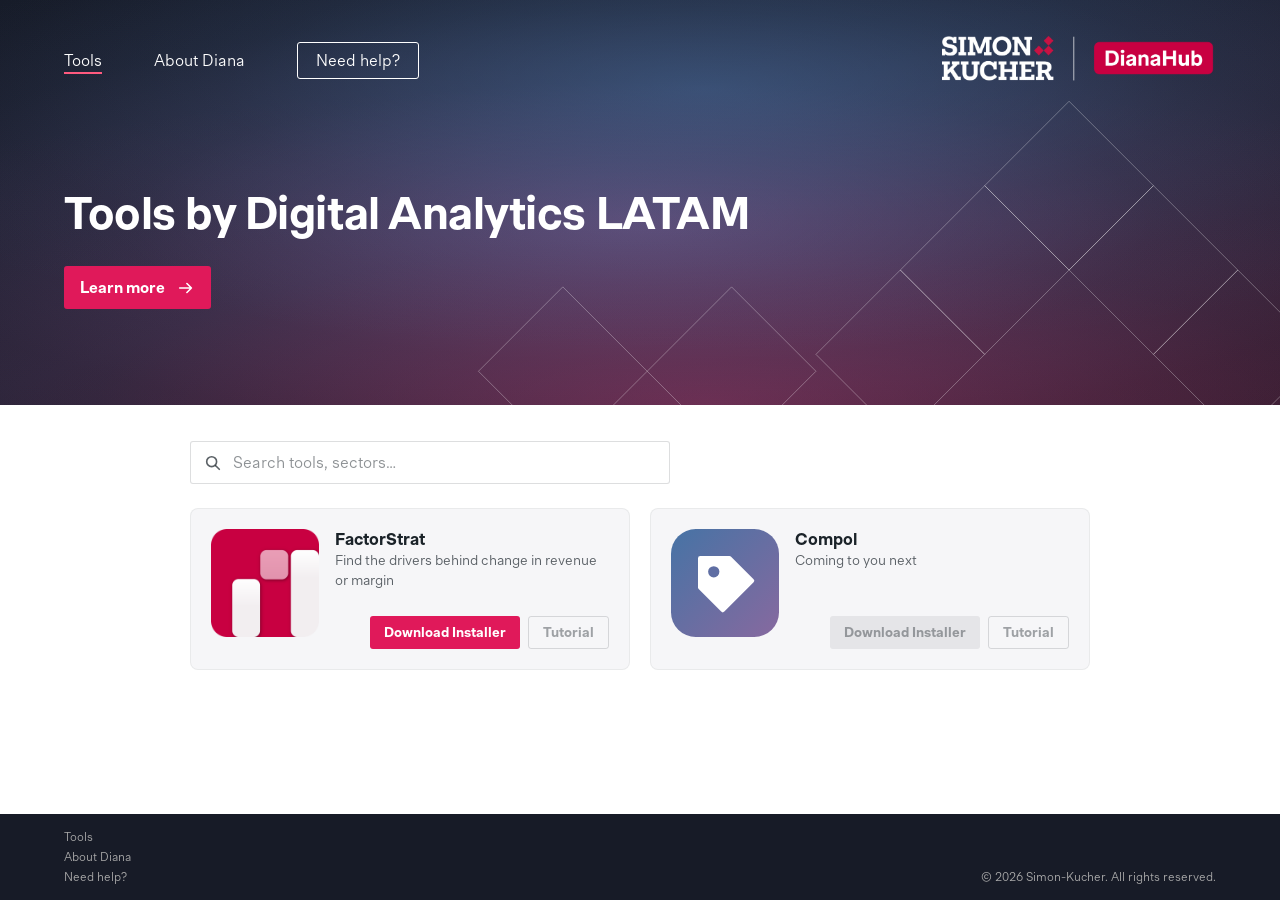
==== public/dianahub/index.html @ 6522645b "moved everything to /dianahub" ====
<!DOCTYPE html>
<html lang="en">

<head>
  <meta charset="utf-8">
  <meta name="viewport" content="width=device-width, initial-scale=1">
  <meta name="generator" content="GitLab Pages">
  <title>Dianahub</title>
  <link rel="icon" href="assets/www.simon-kucher.ico">
  <link rel="stylesheet" href="style.css">
</head>

<body>
  <div class="hero">
    <svg class="hero-diamonds" viewBox="0 0 1300 600" preserveAspectRatio="xMaxYMax meet" aria-hidden="true">
      <path
        d="M237.5 425L362.5 550L237.5 675L112.5 550Z M487.5 425L612.5 550L487.5 675L362.5 550Z M737.5 400L862.5 525L737.5 650L612.5 525Z M862.5 275L987.5 400L862.5 525L737.5 400Z M1112.5 275L1237.5 400L1112.5 525L987.5 400Z M987.5 150L1112.5 275L987.5 400L862.5 275Z M1237.5 400L1362.5 525L1237.5 650L1112.5 525Z" />
    </svg>

    <header class="navbar">
      <div class="container navbar-inner">
        <a class="navbar-brand" href="index.html">
          <img src="assets/dianahub_logo.png" alt="DianaHub">
        </a>

        <nav class="navbar-links">
          <a href="index.html" aria-current="page">Tools</a>
          <a href="about.html">About Diana</a>
          <a class="navbar-cta" href="help.html">Need help?</a>
        </nav>
      </div>
    </header>

    <main class="container hero-content">
      <h1>Tools by Digital Analytics LATAM</h1>

      <a class="btn-primary" href="about.html">
        Learn more
        <svg viewBox="0 0 20 20" aria-hidden="true">
          <path d="M3 10h13M11 5l5 5-5 5" />
        </svg>
      </a>
    </main>
  </div>

  <section class="tools">
    <div class="container">
      <div class="tools-inner">
        <div class="tools-search">
          <label class="visually-hidden" for="tool-search">Search tools</label>
          <div class="tools-search-field">
            <svg viewBox="0 0 20 20" aria-hidden="true">
              <circle cx="8.5" cy="8.5" r="5.5" />
              <path d="M13 13l4 4" />
            </svg>
            <input id="tool-search" type="search" placeholder="Search tools, sectors…" autocomplete="off">
          </div>
        </div>

        <div class="tools-grid">
          <article class="tool-card">
            <img class="tool-icon" src="assets/icons/factorstrat.png" alt="">
            <h2>FactorStrat</h2>
            <p class="tool-desc">Find the drivers behind change in revenue or margin</p>
            <div class="tool-card-actions">
              <a class="btn-primary" href="downloads/local_factorstrat-unknown.zip" download>Download Installer</a>
              <a class="btn-secondary is-disabled" aria-disabled="true">Tutorial</a>
            </div>
          </article>

          <article class="tool-card">
            <img class="tool-icon" src="assets/icons/compol.svg" alt="">
            <h2>Compol</h2>
            <p class="tool-desc">Coming to you next</p>
            <div class="tool-card-actions">
              <a class="btn-primary is-disabled" aria-disabled="true">Download Installer</a>
              <a class="btn-secondary is-disabled" aria-disabled="true">Tutorial</a>
            </div>
          </article>
        </div>

        <p class="tools-empty" hidden>No tools match your search.</p>
      </div>
    </div>
  </section>

  <footer>
    <div class="container footer-inner">
      <nav class="footer-links">
        <a href="index.html">Tools</a>
        <a href="about.html">About Diana</a>
        <a href="help.html">Need help?</a>
      </nav>
      <p class="footer-copyright">&copy; 2026 Simon-Kucher. All rights reserved.</p>
    </div>
  </footer>

  <script>
    (function () {
      var input = document.getElementById("tool-search");
      var cards = document.querySelectorAll(".tool-card");
      var empty = document.querySelector(".tools-empty");

      input.addEventListener("input", function () {
        var query = input.value.trim().toLowerCase();
        var visible = 0;

        cards.forEach(function (card) {
          var match = card.textContent.toLowerCase().indexOf(query) !== -1;
          card.hidden = !match;
          if (match) visible++;
        });

        empty.hidden = visible > 0;
      });
    })();
  </script>
</body>

</html>
---- public/dianahub/style.css ----
@font-face {
  font-family: "Neue Simon Kucher";
  src: url("static/fonts/NeueSimonKucher-Regular.woff") format("woff");
  font-weight: 400;
  font-style: normal;
  font-display: swap;
}

@font-face {
  font-family: "Neue Simon Kucher";
  src: url("static/fonts/NeueSimonKucher-Bold.woff") format("woff");
  font-weight: 700;
  font-style: normal;
  font-display: swap;
}

:root {
  --brand-red: #c41442;
  --brand-pink: #e0195a;
  --diamond-pink: #ff5a7f;
  --charcoal: #1b2329;
  --night: #171b27;
  --ink: #ffffff;
  --charcoal-muted: rgba(27, 35, 41, 0.72);
  --line: rgba(27, 35, 41, 0.15);
  --line-strong: rgba(27, 35, 41, 0.35);
}

body {
  background-color: var(--night);
  color: var(--ink);
  font-family: "Neue Simon Kucher", system-ui, -apple-system, "Segoe UI", Roboto, Helvetica, Arial, sans-serif;
  margin: 0;
  min-height: 100vh;
  display: flex;
  flex-direction: column;
}

.container {
  box-sizing: border-box;
  margin: 0 auto;
  max-width: 1800px;
  padding: 0 64px;
  width: 100%;
}

/* Hero: full-height dark gradient with navbar laid over it */

.hero {
  background:
    radial-gradient(ellipse 75% 65% at 55% 22%, rgba(70, 115, 165, 0.5) 0%, rgba(70, 115, 165, 0.32) 25%, rgba(70, 115, 165, 0.14) 50%, rgba(70, 115, 165, 0.04) 75%, rgba(70, 115, 165, 0) 100%),
    radial-gradient(ellipse 80% 70% at 50% 55%, rgba(135, 105, 165, 0.55) 0%, rgba(135, 105, 165, 0.35) 25%, rgba(135, 105, 165, 0.15) 50%, rgba(135, 105, 165, 0.04) 75%, rgba(135, 105, 165, 0) 100%),
    radial-gradient(ellipse 95% 80% at 55% 100%, rgba(150, 50, 95, 0.6) 0%, rgba(150, 50, 95, 0.38) 25%, rgba(150, 50, 95, 0.16) 50%, rgba(150, 50, 95, 0.05) 75%, rgba(150, 50, 95, 0) 100%),
    linear-gradient(160deg, #151925 0%, #1e2335 45%, #2a1a2a 100%);
  display: flex;
  flex: 0 0 auto;
  flex-direction: column;
  min-height: 45vh;
  overflow: hidden;
  position: relative;
}

.hero-diamonds {
  bottom: 0;
  height: 100%;
  pointer-events: none;
  position: absolute;
  right: 0;
  width: 75%;
}

.hero-diamonds path {
  fill: none;
  stroke: rgba(255, 255, 255, 0.3);
  stroke-width: 1;
  vector-effect: non-scaling-stroke;
}

/* Navbar */

.navbar {
  position: relative;
  z-index: 1;
}

.navbar-inner {
  align-items: center;
  display: flex;
  flex-wrap: wrap;
  gap: 16px 40px;
  padding-top: clamp(16px, 4vh, 40px);
  padding-bottom: 16px;
}

.navbar-brand {
  margin-left: auto;
  order: 2;
}

.navbar-brand img {
  display: block;
  height: 48px;
  width: auto;
}

.navbar-links {
  align-items: center;
  display: flex;
  flex-wrap: wrap;
  gap: 8px 52px;
  order: 1;
}

.navbar-links a {
  color: #ffffff;
  font-size: 16px;
  font-weight: 400;
  padding: 4px 0;
  text-decoration: none;
}

.navbar-links a:hover {
  color: var(--diamond-pink);
}

.navbar-links .navbar-cta {
  border: 1px solid #ffffff;
  border-radius: 3px;
  padding: 8px 18px;
}

.navbar-links .navbar-cta:hover {
  background-color: #ffffff;
  color: var(--night);
}

.navbar-links a[aria-current="page"]:not(.navbar-cta) {
  box-shadow: inset 0 -2px 0 var(--diamond-pink);
}

/* Hero content */

.hero-content {
  align-items: flex-start;
  display: flex;
  flex: 1;
  flex-direction: column;
  justify-content: center;
  padding-top: clamp(24px, 6vh, 120px);
  padding-bottom: clamp(32px, 7vh, 140px);
  position: relative;
  z-index: 1;
}

.hero-content h1 {
  font-size: clamp(30px, min(3.6vw, 6vh), 56px);
  font-weight: 700;
  letter-spacing: -0.01em;
  line-height: 1.15;
  margin: 0 0 clamp(16px, 3vh, 56px);
  max-width: 1150px;
}

.btn-primary {
  align-items: center;
  background-color: var(--brand-pink);
  border-radius: 3px;
  color: #ffffff;
  display: inline-flex;
  font-size: 16px;
  font-weight: 700;
  gap: 12px;
  padding: 12px 16px;
  text-decoration: none;
  transition: background-color 0.15s ease;
}

.btn-primary:hover {
  background-color: var(--brand-red);
}

.btn-primary svg,
.btn-outline-light svg {
  fill: none;
  height: 18px;
  stroke: currentColor;
  stroke-linecap: round;
  stroke-linejoin: round;
  stroke-width: 1.8;
  width: 18px;
}

/* Inner pages: the hero gradient fills the whole page */

.hero-page {
  flex: 1 0 auto;
}

.hero-page .hero-content {
  justify-content: flex-start;
  padding-bottom: clamp(64px, 12vh, 160px);
}

/* Page title sits inside the card */
.hero-page .content-card h1 {
  margin: 0 0 clamp(16px, 3vh, 32px);
}

.content-card {
  align-self: center;
  -webkit-backdrop-filter: blur(16px);
  backdrop-filter: blur(16px);
  background-color: rgba(255, 255, 255, 0.08);
  border: 1px solid rgba(255, 255, 255, 0.18);
  border-radius: 8px;
  box-shadow: 0 8px 32px rgba(10, 12, 20, 0.25);
  box-sizing: border-box;
  color: #ffffff;
  flex: 1 0 auto;
  font-size: 19px;
  line-height: 1.6;
  max-width: 960px;
  min-height: 320px;
  padding: clamp(24px, 4vw, 56px);
  width: 100%;
}

/* About page team cards */

.hero-page .content-card .team-heading {
  margin-top: clamp(40px, 30vh, 72px);
}

.team-grid {
  display: grid;
  gap: 20px;
  grid-template-columns: repeat(4, minmax(0, 1fr));
}

.team-card {
  background-color: #f4f4f6;
  border-radius: 12px;
  color: var(--charcoal);
  display: flex;
  flex-direction: column;
  overflow: hidden;
  transition: background-color 0.15s ease, color 0.15s ease;
}

.team-card img {
  aspect-ratio: 1;
  background-color: #e9e9ee;
  display: block;
  object-fit: cover;
  object-position: top;
  width: 100%;
}

.team-card-body {
  flex: 1;
  padding: 16px 18px 20px;
}

.team-card h2 {
  font-size: 16px;
  font-weight: 700;
  line-height: 1.4;
  margin: 0;
}

.team-position {
  color: var(--charcoal-muted);
  font-size: 15px;
  line-height: 1.4;
  margin: 2px 0 0;
}

.team-location {
  color: var(--charcoal-muted);
  font-size: 14px;
  line-height: 1.55;
  margin: 10px 0 0;
}

.team-card:hover {
  background-color: var(--brand-pink);
  color: #ffffff;
}

.team-card:hover .team-position,
.team-card:hover .team-location {
  color: rgba(255, 255, 255, 0.85);
}

/* Help page contact blocks */

.contact-block {
  text-align: center;
}

.contact-block + .contact-block {
  border-top: 1px solid rgba(255, 255, 255, 0.18);
  margin-top: clamp(24px, 4vh, 40px);
  padding-top: clamp(24px, 4vh, 40px);
}

.contact-block h2 {
  font-size: 22px;
  font-weight: 700;
  line-height: 1.3;
  margin: 0 0 4px;
}

.contact-block p {
  color: rgba(255, 255, 255, 0.8);
  margin: 0 0 20px;
}

.contact-actions {
  display: flex;
  flex-wrap: wrap;
  gap: 12px;
  justify-content: center;
}

/* Outline button for dark backgrounds, matching the navbar CTA */
.btn-outline-light {
  align-items: center;
  border: 1px solid #ffffff;
  border-radius: 3px;
  box-sizing: border-box;
  color: #ffffff;
  display: inline-flex;
  font-size: 16px;
  font-weight: 700;
  gap: 12px;
  padding: 11px 16px;
  text-decoration: none;
  transition: background-color 0.15s ease, color 0.15s ease;
}

.btn-outline-light:hover {
  background-color: #ffffff;
  color: var(--night);
}

/* Tool cards */

.tools {
  background-color: #ffffff;
  color: var(--charcoal);
  flex: 1 0 auto;
  padding: clamp(24px, 4vh, 96px) 0 clamp(64px, 12vh, 160px);
}

/* Search bar and cards share one centred column so their left edges line up */
.tools-inner {
  margin: 0 auto;
  max-width: calc(440px * 2 + 20px);
}

.tools-search {
  margin-bottom: 24px;
}

.tools-search-field {
  max-width: 480px;
  position: relative;
}

.tools-search svg {
  fill: none;
  height: 18px;
  left: 14px;
  pointer-events: none;
  position: absolute;
  stroke: var(--charcoal-muted);
  stroke-linecap: round;
  stroke-width: 1.8;
  top: 50%;
  transform: translateY(-50%);
  width: 18px;
}

.tools-search input {
  background-color: #ffffff;
  border: 1px solid var(--line);
  border-radius: 3px;
  box-sizing: border-box;
  color: var(--charcoal);
  font: inherit;
  font-size: 16px;
  padding: 11px 16px 11px 42px;
  transition: border-color 0.15s ease;
  width: 100%;
}

.tools-search input::placeholder {
  color: rgba(27, 35, 41, 0.5);
}

.tools-search input:hover {
  border-color: var(--line-strong);
}

.tools-search input:focus {
  border-color: var(--brand-pink);
  outline: none;
}

.tools-empty {
  color: var(--charcoal-muted);
  font-size: 16px;
  margin-top: 0;
}

.tool-card[hidden],
.tools-empty[hidden] {
  display: none;
}

.visually-hidden {
  clip: rect(0 0 0 0);
  height: 1px;
  margin: -1px;
  overflow: hidden;
  position: absolute;
  white-space: nowrap;
  width: 1px;
}

.tools-grid {
  display: grid;
  gap: 20px;
  grid-template-columns: repeat(auto-fit, minmax(0, 440px));
}

/* Store-style app tiles */

.tool-card {
  background-color: #f6f6f8;
  border: 1px solid rgba(27, 35, 41, 0.06);
  border-radius: 8px;
  box-sizing: border-box;
  column-gap: 16px;
  display: grid;
  grid-template-columns: 108px 1fr;
  grid-template-rows: min-content min-content 1fr;
  height: 162px;
  overflow: hidden;
  padding: 20px;
  transition: background-color 0.15s ease, border-color 0.15s ease, box-shadow 0.15s ease;
}

.tool-card:hover {
  background-color: #ffffff;
  border-color: var(--line);
  box-shadow: 0 8px 24px rgba(27, 35, 41, 0.12);
}

.tool-icon {
  display: block;
  grid-row: 1 / -1;
  height: 108px;
  width: 108px;
}

.tool-card h2,
.tool-desc {
  grid-column: 2;
}

.tool-card h2 {
  font-size: 17px;
  font-weight: 700;
  margin: 0 0 2px;
}

.tool-desc {
  color: var(--charcoal-muted);
  font-size: 14px;
  -webkit-box-orient: vertical;
  display: -webkit-box;
  -webkit-line-clamp: 2;
  line-clamp: 2;
  line-height: 1.45;
  margin: 0;
  overflow: hidden;
}

.tool-card-actions {
  align-self: end;
  display: flex;
  gap: 8px;
  grid-column: 2;
  grid-row: 3;
  justify-self: end;
}

.tool-card-actions .btn-primary,
.tool-card-actions .btn-secondary {
  font-size: 14px;
  padding: 8px 14px;
}

.tool-card-actions .btn-secondary {
  padding: 7px 14px;
}

.btn-secondary {
  align-items: center;
  border: 1px solid var(--charcoal);
  border-radius: 3px;
  box-sizing: border-box;
  color: var(--charcoal);
  display: inline-flex;
  font-size: 16px;
  font-weight: 700;
  padding: 11px 16px;
  text-decoration: none;
  transition: background-color 0.15s ease, color 0.15s ease;
}

.btn-secondary:hover {
  background-color: var(--charcoal);
  color: #ffffff;
}

.btn-primary.is-disabled {
  background-color: rgba(27, 35, 41, 0.08);
  color: rgba(27, 35, 41, 0.4);
  cursor: not-allowed;
}

.btn-secondary.is-disabled {
  border-color: rgba(27, 35, 41, 0.15);
  color: rgba(27, 35, 41, 0.4);
  cursor: not-allowed;
}

.btn-secondary.is-disabled:hover {
  background-color: transparent;
}

/* Footer */

footer {
  background-color: var(--night);
  color: #aaa;
  font-size: 12px;
  margin-top: auto;
  padding: 16px 0;
}

footer p {
  margin: 0;
}

.footer-inner {
  display: flex;
  flex-wrap: wrap;
  align-items: flex-end;
  justify-content: space-between;
  gap: 8px 24px;
}

.footer-links {
  display: flex;
  flex-direction: column;
  gap: 6px;
}

.footer-copyright {
  margin-left: auto;
}

footer a {
  color: #aaa;
  text-decoration: none;
}

footer a:hover {
  color: #ffffff;
}

/* Short screens (e.g. 1366x768 laptops): tighten so the cards stay above the fold */
@media (max-height: 720px) and (min-width: 901px) {
  .hero-content {
    padding-top: 20px;
    padding-bottom: 28px;
  }

  .tools {
    padding: 20px 0 64px;
  }
}

@media (max-width: 900px) {
  .container {
    padding: 0 32px;
  }

  .hero-diamonds {
    opacity: 0.5;
    width: 100%;
  }

  .team-grid {
    grid-template-columns: repeat(3, minmax(0, 1fr));
  }
}

@media (max-width: 600px) {
  .container {
    padding: 0 16px;
  }

  .navbar-inner {
    padding-top: 20px;
  }

  .navbar-brand {
    margin-left: 0;
    order: 0;
  }

  .navbar-brand img {
    height: 28px;
  }

  .navbar-links {
    gap: 8px 20px;
  }

  .navbar-links a {
    font-size: 14px;
  }

  .navbar-links .navbar-cta {
    padding: 6px 14px;
  }

  .hero-content {
    padding-top: 40px;
    padding-bottom: 56px;
  }

  .hero-content h1 {
    margin-bottom: 28px;
  }

  .btn-primary {
    font-size: 15px;
    padding: 12px 14px;
  }

  .team-grid {
    grid-template-columns: repeat(2, minmax(0, 1fr));
  }

  .footer-inner {
    flex-direction: column;
    align-items: flex-start;
  }

  .footer-copyright {
    margin-left: 0;
  }
}
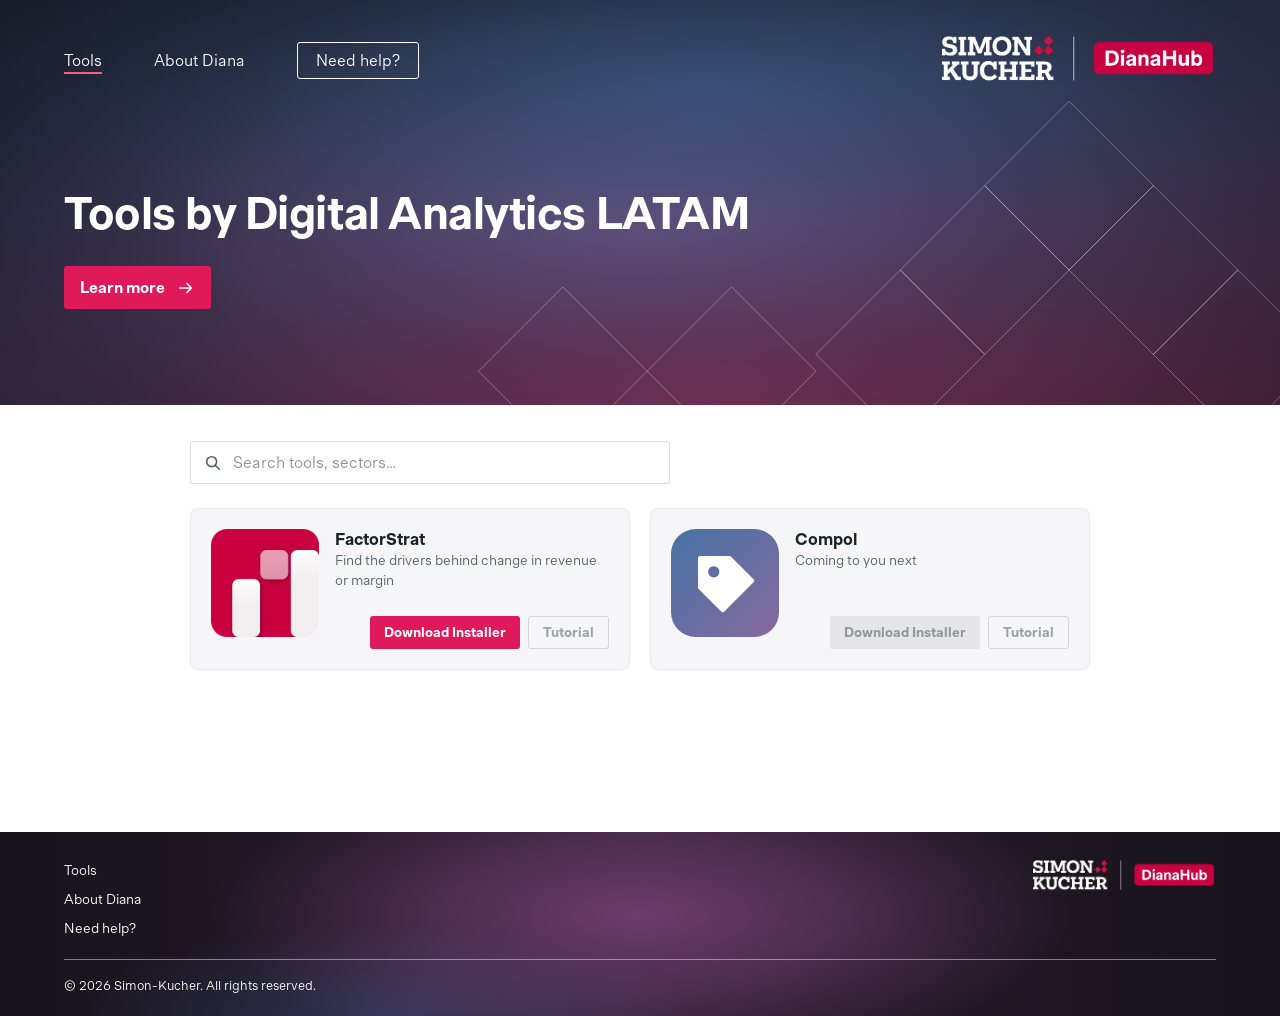
==== commit 25b404c4: "more stuff" ====
--- a/public/dianahub/index.html
+++ b/public/dianahub/index.html
@@ -60,7 +60,7 @@
         <div class="tools-grid">
           <article class="tool-card">
             <img class="tool-icon" src="assets/icons/factorstrat.png" alt="">
-            <h2>FactorStrat</h2>
+            <h2><a class="tool-link" href="tools/factorstrat.html">FactorStrat</a></h2>
             <p class="tool-desc">Find the drivers behind change in revenue or margin</p>
             <div class="tool-card-actions">
               <a class="btn-primary" href="downloads/local_factorstrat-unknown.zip" download>Download Installer</a>
@@ -68,9 +68,9 @@
             </div>
           </article>
 
-          <article class="tool-card">
+          <article class="tool-card is-disabled">
             <img class="tool-icon" src="assets/icons/compol.svg" alt="">
-            <h2>Compol</h2>
+            <h2><a class="tool-link" aria-disabled="true">Compol</a></h2>
             <p class="tool-desc">Coming to you next</p>
             <div class="tool-card-actions">
               <a class="btn-primary is-disabled" aria-disabled="true">Download Installer</a>
@@ -85,13 +85,24 @@
   </section>
 
   <footer>
-    <div class="container footer-inner">
-      <nav class="footer-links">
-        <a href="index.html">Tools</a>
-        <a href="about.html">About Diana</a>
-        <a href="help.html">Need help?</a>
-      </nav>
-      <p class="footer-copyright">&copy; 2026 Simon-Kucher. All rights reserved.</p>
+    <div class="container">
+      <div class="footer-inner">
+        <div class="footer-top">
+          <nav class="footer-links" aria-label="Footer">
+            <a href="index.html">Tools</a>
+            <a href="about.html">About Diana</a>
+            <a href="help.html">Need help?</a>
+          </nav>
+
+          <a class="footer-brand" href="index.html">
+            <img src="assets/dianahub_logo.png" alt="DianaHub">
+          </a>
+        </div>
+
+        <div class="footer-bottom">
+          <p>&copy; 2026 Simon-Kucher. All rights reserved.</p>
+        </div>
+      </div>
     </div>
   </footer>
 
--- a/public/dianahub/style.css
+++ b/public/dianahub/style.css
@@ -180,7 +180,7 @@
 }
 
 .btn-primary svg,
-.btn-outline-light svg {
+.btn-secondary svg {
   fill: none;
   height: 18px;
   stroke: currentColor;
@@ -190,130 +190,291 @@
   width: 18px;
 }
 
-/* Inner pages: the hero gradient fills the whole page */
-
-.hero-page {
-  flex: 1 0 auto;
-}
-
-.hero-page .hero-content {
-  justify-content: flex-start;
-  padding-bottom: clamp(64px, 12vh, 160px);
-}
-
-/* Page title sits inside the card */
-.hero-page .content-card h1 {
-  margin: 0 0 clamp(16px, 3vh, 32px);
-}
-
-.content-card {
-  align-self: center;
-  -webkit-backdrop-filter: blur(16px);
-  backdrop-filter: blur(16px);
-  background-color: rgba(255, 255, 255, 0.08);
-  border: 1px solid rgba(255, 255, 255, 0.18);
-  border-radius: 8px;
-  box-shadow: 0 8px 32px rgba(10, 12, 20, 0.25);
-  box-sizing: border-box;
-  color: #ffffff;
+/* Inner pages (About, Help): compact hero with the page title, white body below */
+
+/* Header and body share one centred column so their left edges line up */
+.page-inner {
+  margin: 0 auto;
+  max-width: 1080px;
+}
+
+.hero .page-header {
+  padding-top: clamp(32px, 7vh, 88px);
+  padding-bottom: clamp(40px, 8vh, 96px);
+  position: relative;
+  z-index: 1;
+}
+
+.page-header h1 {
+  font-size: clamp(30px, 3.6vw, 48px);
+  font-weight: 700;
+  letter-spacing: -0.01em;
+  line-height: 1.15;
+  margin: 0;
+}
+
+.page-body {
+  background-color: #ffffff;
+  color: var(--charcoal);
   flex: 1 0 auto;
   font-size: 19px;
   line-height: 1.6;
-  max-width: 960px;
-  min-height: 320px;
-  padding: clamp(24px, 4vw, 56px);
-  width: 100%;
-}
-
-/* About page team cards */
-
-.hero-page .content-card .team-heading {
-  margin-top: clamp(40px, 30vh, 72px);
-}
+  padding: clamp(32px, 6vh, 72px) 0 clamp(64px, 12vh, 160px);
+}
+
+.page-body > .container > .page-inner > p {
+  margin: 0 0 1em;
+  max-width: 820px;
+}
+
+/* About page team */
+
+.team-heading {
+  font-size: clamp(26px, 2.8vw, 36px);
+  font-weight: 700;
+  letter-spacing: -0.01em;
+  line-height: 1.2;
+  margin: clamp(40px, 8vh, 72px) 0 clamp(16px, 3vh, 32px);
+}
+
+.team-group-heading {
+  align-items: center;
+  color: var(--charcoal-muted);
+  display: flex;
+  font-size: 13px;
+  font-weight: 700;
+  gap: 16px;
+  letter-spacing: 0.12em;
+  margin: 56px 0 20px;
+  text-transform: uppercase;
+}
+
+.team-group-heading::after {
+  background: linear-gradient(90deg, var(--line-strong), rgba(27, 35, 41, 0));
+  content: "";
+  flex: 1;
+  height: 1px;
+}
+
+.team-heading + .team-group-heading {
+  margin-top: 0;
+}
+
+.team-name {
+  font-size: 16px;
+  font-weight: 700;
+  line-height: 1.3;
+  margin: 0;
+}
+
+.team-position,
+.team-location {
+  color: rgba(255, 255, 255, 0.72);
+  font-size: 14px;
+  line-height: 1.4;
+  margin: 2px 0 0;
+}
+
+.team-location {
+  font-size: 13px;
+  margin-top: 6px;
+}
+
+/* Photo cards, shared by every group; partial rows stay centered */
 
 .team-grid {
-  display: grid;
-  gap: 20px;
-  grid-template-columns: repeat(4, minmax(0, 1fr));
-}
-
-.team-card {
-  background-color: #f4f4f6;
-  border-radius: 12px;
-  color: var(--charcoal);
-  display: flex;
-  flex-direction: column;
+  --team-cols: 4;
+  display: flex;
+  flex-wrap: wrap;
+  gap: 16px;
+  justify-content: center;
+}
+
+.team-grid > .team-member {
+  width: calc((100% - (var(--team-cols) - 1) * 16px) / var(--team-cols));
+}
+
+.team-member {
+  background: linear-gradient(160deg, #151925 0%, #1e2335 45%, #2a1a2a 100%);
+  border-radius: 10px;
+  color: var(--ink);
   overflow: hidden;
-  transition: background-color 0.15s ease, color 0.15s ease;
-}
-
-.team-card img {
+  position: relative;
+  transition: box-shadow 0.2s ease;
+}
+
+/* Photo fades into the card so the text sits on the shoulders, not the face */
+.team-member img {
   aspect-ratio: 1;
-  background-color: #e9e9ee;
+  background-color: #e4e6eb;
   display: block;
   object-fit: cover;
   object-position: top;
+  -webkit-mask-image: linear-gradient(180deg, #000 75%, transparent 100%);
+  mask-image: linear-gradient(180deg, #000 75%, transparent 100%);
+  transition: transform 0.4s ease;
   width: 100%;
 }
 
-.team-card-body {
-  flex: 1;
-  padding: 16px 18px 20px;
-}
-
-.team-card h2 {
+.team-member .team-member-info {
+  margin-top: -22px;
+  padding: 0 16px 14px;
+  position: relative;
+}
+
+.team-member::after {
+  border: 1px solid rgba(255, 255, 255, 0.08);
+  border-radius: inherit;
+  content: "";
+  inset: 0;
+  pointer-events: none;
+  position: absolute;
+  transition: border-color 0.2s ease;
+}
+
+.team-member:hover {
+  box-shadow: 0 8px 24px rgba(27, 35, 41, 0.25);
+}
+
+.team-member:hover img {
+  transform: scale(1.04);
+}
+
+.team-member:hover::after {
+  border: 2px solid var(--brand-pink);
+}
+
+/* Help page: one panel per topic, each with its contact person */
+
+.help-grid {
+  display: grid;
+  gap: 20px;
+  grid-template-columns: repeat(2, minmax(0, 1fr));
+}
+
+.help-option {
+  background-color: #f6f6f8;
+  border: 1px solid rgba(27, 35, 41, 0.06);
+  border-radius: 8px;
+  display: flex;
+  flex-direction: column;
+  padding: clamp(20px, 3vw, 32px);
+  position: relative;
+  transition: border-color 0.2s ease, box-shadow 0.2s ease;
+}
+
+.help-option::before {
+  background-color: var(--brand-pink);
+  border-radius: 8px 8px 0 0;
+  content: "";
+  height: 3px;
+  left: -1px;
+  position: absolute;
+  right: -1px;
+  top: -1px;
+}
+
+.help-option:hover {
+  border-color: var(--line);
+  box-shadow: 0 8px 24px rgba(27, 35, 41, 0.12);
+}
+
+.help-topic {
+  align-items: center;
+  color: var(--brand-pink);
+  display: flex;
+  font-size: 13px;
+  font-weight: 700;
+  gap: 8px;
+  letter-spacing: 0.12em;
+  line-height: 1;
+  margin: 0 0 16px;
+  text-transform: uppercase;
+}
+
+.help-topic svg,
+.help-tip svg {
+  fill: none;
+  flex: none;
+  height: 18px;
+  stroke: currentColor;
+  stroke-linecap: round;
+  stroke-linejoin: round;
+  stroke-width: 1.8;
+  width: 18px;
+}
+
+.help-option h2 {
+  font-size: 22px;
+  font-weight: 700;
+  line-height: 1.3;
+  margin: 0 0 24px;
+}
+
+/* Person row is pushed down so both panels' buttons line up */
+.help-person {
+  align-items: center;
+  border-top: 1px solid var(--line);
+  display: flex;
+  gap: 14px;
+  margin-top: auto;
+  padding: 20px 0;
+}
+
+.help-person img {
+  background-color: #e4e6eb;
+  border-radius: 50%;
+  flex: none;
+  height: 52px;
+  object-fit: cover;
+  object-position: top;
+  width: 52px;
+}
+
+.help-person-name {
   font-size: 16px;
   font-weight: 700;
-  line-height: 1.4;
+  line-height: 1.3;
   margin: 0;
 }
 
-.team-position {
+.help-person-role {
   color: var(--charcoal-muted);
-  font-size: 15px;
+  font-size: 14px;
   line-height: 1.4;
   margin: 2px 0 0;
 }
 
-.team-location {
+/* Buttons fill the row, so a narrow panel stacks them full width instead of leaving a ragged wrap */
+.help-option .contact-actions > a {
+  flex: 1 1 auto;
+  gap: 12px;
+  justify-content: center;
+}
+
+.help-tip {
+  align-items: flex-start;
+  border-left: 3px solid var(--brand-pink);
   color: var(--charcoal-muted);
-  font-size: 14px;
-  line-height: 1.55;
-  margin: 10px 0 0;
-}
-
-.team-card:hover {
-  background-color: var(--brand-pink);
-  color: #ffffff;
-}
-
-.team-card:hover .team-position,
-.team-card:hover .team-location {
-  color: rgba(255, 255, 255, 0.85);
-}
-
-/* Help page contact blocks */
-
-.contact-block {
-  text-align: center;
-}
-
-.contact-block + .contact-block {
-  border-top: 1px solid rgba(255, 255, 255, 0.18);
-  margin-top: clamp(24px, 4vh, 40px);
-  padding-top: clamp(24px, 4vh, 40px);
-}
-
-.contact-block h2 {
-  font-size: 22px;
-  font-weight: 700;
-  line-height: 1.3;
-  margin: 0 0 4px;
-}
-
-.contact-block p {
-  color: rgba(255, 255, 255, 0.8);
-  margin: 0 0 20px;
+  display: flex;
+  font-size: 15px;
+  gap: 12px;
+  line-height: 1.5;
+  margin-top: 24px;
+  padding: 4px 0 4px 16px;
+}
+
+.help-tip svg {
+  color: var(--brand-pink);
+  margin-top: 2px;
+}
+
+.help-tip p {
+  margin: 0;
+}
+
+.help-tip strong {
+  color: var(--charcoal);
 }
 
 .contact-actions {
@@ -321,27 +482,6 @@
   flex-wrap: wrap;
   gap: 12px;
   justify-content: center;
-}
-
-/* Outline button for dark backgrounds, matching the navbar CTA */
-.btn-outline-light {
-  align-items: center;
-  border: 1px solid #ffffff;
-  border-radius: 3px;
-  box-sizing: border-box;
-  color: #ffffff;
-  display: inline-flex;
-  font-size: 16px;
-  font-weight: 700;
-  gap: 12px;
-  padding: 11px 16px;
-  text-decoration: none;
-  transition: background-color 0.15s ease, color 0.15s ease;
-}
-
-.btn-outline-light:hover {
-  background-color: #ffffff;
-  color: var(--night);
 }
 
 /* Tool cards */
@@ -350,7 +490,7 @@
   background-color: #ffffff;
   color: var(--charcoal);
   flex: 1 0 auto;
-  padding: clamp(24px, 4vh, 96px) 0 clamp(64px, 12vh, 160px);
+  padding: clamp(24px, 4vh, 96px) 0 clamp(112px, 18vh, 240px);
 }
 
 /* Search bar and cards share one centred column so their left edges line up */
@@ -414,8 +554,7 @@
   margin-top: 0;
 }
 
-.tool-card[hidden],
-.tools-empty[hidden] {
+.tool-card[hidden] {
   display: none;
 }
 
@@ -449,6 +588,7 @@
   height: 162px;
   overflow: hidden;
   padding: 20px;
+  position: relative;
   transition: background-color 0.15s ease, border-color 0.15s ease, box-shadow 0.15s ease;
 }
 
@@ -456,6 +596,12 @@
   background-color: #ffffff;
   border-color: var(--line);
   box-shadow: 0 8px 24px rgba(27, 35, 41, 0.12);
+}
+
+.tool-card.is-disabled:hover {
+  background-color: #f6f6f8;
+  border-color: rgba(27, 35, 41, 0.06);
+  box-shadow: none;
 }
 
 .tool-icon {
@@ -488,6 +634,28 @@
   overflow: hidden;
 }
 
+/* The title link stretches over the whole card; the buttons sit above it */
+.tool-link {
+  color: inherit;
+  text-decoration: none;
+}
+
+.tool-link::after {
+  border-radius: inherit;
+  content: "";
+  inset: 0;
+  position: absolute;
+}
+
+.tool-link:focus-visible {
+  outline: none;
+}
+
+.tool-link:focus-visible::after {
+  outline: 2px solid var(--brand-pink);
+  outline-offset: -2px;
+}
+
 .tool-card-actions {
   align-self: end;
   display: flex;
@@ -495,6 +663,13 @@
   grid-column: 2;
   grid-row: 3;
   justify-self: end;
+  pointer-events: none;
+  position: relative;
+  z-index: 1;
+}
+
+.tool-card-actions > * {
+  pointer-events: auto;
 }
 
 .tool-card-actions .btn-primary,
@@ -542,14 +717,290 @@
   background-color: transparent;
 }
 
-/* Footer */
+/* Tool detail pages */
+
+.hero-compact {
+  min-height: 0;
+}
+
+/* Header and body share one centred column so their left edges line up */
+.tool-page-inner {
+  margin: 0 auto;
+  max-width: 1200px;
+}
+
+.hero .tool-header {
+  padding-top: clamp(24px, 5vh, 64px);
+  padding-bottom: clamp(32px, 6vh, 72px);
+  position: relative;
+  z-index: 1;
+}
+
+.breadcrumb {
+  color: rgba(255, 255, 255, 0.72);
+  display: flex;
+  flex-wrap: wrap;
+  font-size: 14px;
+  gap: 8px;
+  list-style: none;
+  margin: 0 0 24px;
+  padding: 0;
+}
+
+.breadcrumb li + li::before {
+  color: rgba(255, 255, 255, 0.4);
+  content: "/";
+  margin-right: 8px;
+}
+
+.breadcrumb a {
+  color: #ffffff;
+  font-weight: 700;
+  text-decoration: none;
+}
+
+.breadcrumb a:hover {
+  color: var(--diamond-pink);
+}
+
+.tool-title {
+  align-items: center;
+  display: flex;
+  flex-wrap: wrap;
+  gap: 20px 24px;
+}
+
+.tool-title-icon {
+  display: block;
+  flex: none;
+  height: 80px;
+  width: 80px;
+}
+
+.tool-title h1 {
+  font-size: clamp(30px, 3.6vw, 48px);
+  font-weight: 700;
+  letter-spacing: -0.01em;
+  line-height: 1.15;
+  margin: 0;
+}
+
+.tool-tagline {
+  color: rgba(255, 255, 255, 0.72);
+  font-size: 18px;
+  line-height: 1.4;
+  margin: 6px 0 0;
+}
+
+.tool-title .btn-primary {
+  margin-left: auto;
+}
+
+.tool-header .btn-primary.is-disabled {
+  background-color: rgba(255, 255, 255, 0.12);
+  color: rgba(255, 255, 255, 0.5);
+}
+
+.tool-detail {
+  background-color: #f6f6f8;
+  color: var(--charcoal);
+  flex: 1 0 auto;
+  padding: clamp(32px, 5vh, 64px) 0 clamp(64px, 10vh, 120px);
+}
+
+.tool-detail-grid {
+  align-items: start;
+  display: grid;
+  gap: 24px;
+  grid-template-columns: minmax(0, 2fr) minmax(0, 1fr);
+}
+
+.tool-main,
+.tool-side {
+  display: flex;
+  flex-direction: column;
+  gap: 24px;
+}
+
+.tool-panel {
+  background-color: #ffffff;
+  border: 1px solid var(--line);
+  border-radius: 8px;
+  font-size: 16px;
+  line-height: 1.6;
+  padding: 24px 28px;
+}
+
+.tool-panel h2 {
+  font-size: 20px;
+  font-weight: 700;
+  line-height: 1.3;
+  margin: 0 0 12px;
+}
+
+.tool-panel p {
+  margin: 0;
+}
+
+.tool-panel ul {
+  margin: 0;
+  padding-left: 20px;
+}
+
+.tool-panel li + li {
+  margin-top: 8px;
+}
+
+.tool-video {
+  align-items: center;
+  aspect-ratio: 16 / 9;
+  background: linear-gradient(160deg, #151925 0%, #1e2335 45%, #2a1a2a 100%);
+  border-radius: 8px;
+  color: rgba(255, 255, 255, 0.72);
+  display: flex;
+  flex-direction: column;
+  font-size: 15px;
+  gap: 16px;
+  justify-content: center;
+  overflow: hidden;
+}
+
+.tool-video p {
+  margin: 0;
+}
+
+.tool-video video {
+  background-color: #000000;
+  display: block;
+  height: 100%;
+  width: 100%;
+}
+
+.tool-video-mark {
+  fill: var(--diamond-pink);
+  height: 40px;
+  width: 40px;
+}
+
+.tool-resources {
+  display: flex;
+  flex-direction: column;
+  gap: 12px;
+  list-style: none;
+  padding: 0;
+}
+
+.tool-panel .tool-resources {
+  padding-left: 0;
+}
+
+.tool-panel .tool-resources li + li {
+  margin-top: 0;
+}
+
+.tool-resources a {
+  align-items: center;
+  color: var(--charcoal);
+  display: inline-flex;
+  font-weight: 700;
+  gap: 10px;
+  text-decoration: none;
+}
+
+.tool-resources a:hover {
+  color: var(--brand-pink);
+}
+
+.tool-resources svg {
+  fill: none;
+  flex: none;
+  height: 18px;
+  stroke: currentColor;
+  stroke-linecap: round;
+  stroke-linejoin: round;
+  stroke-width: 1.8;
+  width: 18px;
+}
+
+.tool-resources a.is-disabled,
+.tool-resources a.is-disabled:hover {
+  color: rgba(27, 35, 41, 0.4);
+  cursor: not-allowed;
+}
+
+.tool-resources-note {
+  font-size: 13px;
+  font-weight: 400;
+}
+
+.tool-credits {
+  display: flex;
+  flex-direction: column;
+  gap: 14px;
+  list-style: none;
+}
+
+.tool-panel .tool-credits {
+  padding-left: 0;
+}
+
+.tool-panel .tool-credits li + li {
+  margin-top: 0;
+}
+
+.tool-credits:empty {
+  display: none;
+}
+
+/* The placeholder line only shows while the list is empty */
+.tool-credits:not(:empty) + .tool-credits-empty {
+  display: none;
+}
+
+.tool-credits-empty {
+  color: var(--charcoal-muted);
+}
+
+.tool-credit {
+  align-items: center;
+  display: flex;
+  gap: 12px;
+}
+
+.tool-credit img {
+  background-color: #2b3142;
+  border-radius: 50%;
+  flex: none;
+  height: 44px;
+  object-fit: cover;
+  object-position: top;
+  width: 44px;
+}
+
+.tool-panel .tool-credit-name {
+  font-weight: 700;
+  line-height: 1.3;
+}
+
+.tool-panel .tool-credit-role {
+  color: var(--charcoal-muted);
+  font-size: 14px;
+  line-height: 1.4;
+  margin-top: 2px;
+}
+
+/* Footer: dark gradient band with a purple glow, echoing the hero */
 
 footer {
-  background-color: var(--night);
-  color: #aaa;
-  font-size: 12px;
+  background:
+    radial-gradient(ellipse 45% 110% at 50% 45%, rgba(150, 85, 150, 0.6) 0%, rgba(150, 85, 150, 0.3) 40%, rgba(150, 85, 150, 0) 75%),
+    radial-gradient(ellipse 35% 70% at 30% 100%, rgba(70, 105, 165, 0.35) 0%, rgba(70, 105, 165, 0) 70%),
+    linear-gradient(90deg, #17141c 0%, #2a1a2c 50%, #17141c 100%);
+  color: #ffffff;
+  font-size: 14px;
+  line-height: 1.5;
   margin-top: auto;
-  padding: 16px 0;
+  padding: 28px 0 20px;
 }
 
 footer p {
@@ -557,30 +1008,46 @@
 }
 
 .footer-inner {
-  display: flex;
-  flex-wrap: wrap;
-  align-items: flex-end;
-  justify-content: space-between;
-  gap: 8px 24px;
+  margin: 0 auto;
+  max-width: 1320px;
+}
+
+.footer-top {
+  align-items: flex-start;
+  display: flex;
+  gap: 24px clamp(32px, 3vw, 48px);
+  padding-bottom: 20px;
 }
 
 .footer-links {
   display: flex;
   flex-direction: column;
-  gap: 6px;
-}
-
-.footer-copyright {
+  gap: 8px;
+}
+
+.footer-links a {
+  color: #ffffff;
+  text-decoration: none;
+}
+
+.footer-links a:hover {
+  color: var(--diamond-pink);
+}
+
+.footer-brand {
   margin-left: auto;
 }
 
-footer a {
-  color: #aaa;
-  text-decoration: none;
-}
-
-footer a:hover {
-  color: #ffffff;
+.footer-brand img {
+  display: block;
+  height: 32px;
+  width: auto;
+}
+
+.footer-bottom {
+  border-top: 1px solid rgba(255, 255, 255, 0.45);
+  font-size: 13px;
+  padding-top: 16px;
 }
 
 /* Short screens (e.g. 1366x768 laptops): tighten so the cards stay above the fold */
@@ -591,7 +1058,7 @@
   }
 
   .tools {
-    padding: 20px 0 64px;
+    padding: 20px 0 96px;
   }
 }
 
@@ -605,8 +1072,9 @@
     width: 100%;
   }
 
-  .team-grid {
-    grid-template-columns: repeat(3, minmax(0, 1fr));
+  .help-grid,
+  .tool-detail-grid {
+    grid-template-columns: 1fr;
   }
 }
 
@@ -655,15 +1123,32 @@
   }
 
   .team-grid {
-    grid-template-columns: repeat(2, minmax(0, 1fr));
-  }
-
-  .footer-inner {
+    --team-cols: 2;
+  }
+
+  .tool-title-icon {
+    height: 56px;
+    width: 56px;
+  }
+
+  .tool-title .btn-primary {
+    margin-left: 0;
+  }
+
+  .tool-panel {
+    padding: 20px;
+  }
+
+  .footer-top {
     flex-direction: column;
-    align-items: flex-start;
-  }
-
-  .footer-copyright {
+  }
+
+  .footer-brand {
     margin-left: 0;
-  }
-}
+    order: -1;
+  }
+
+  .footer-brand img {
+    height: 28px;
+  }
+}
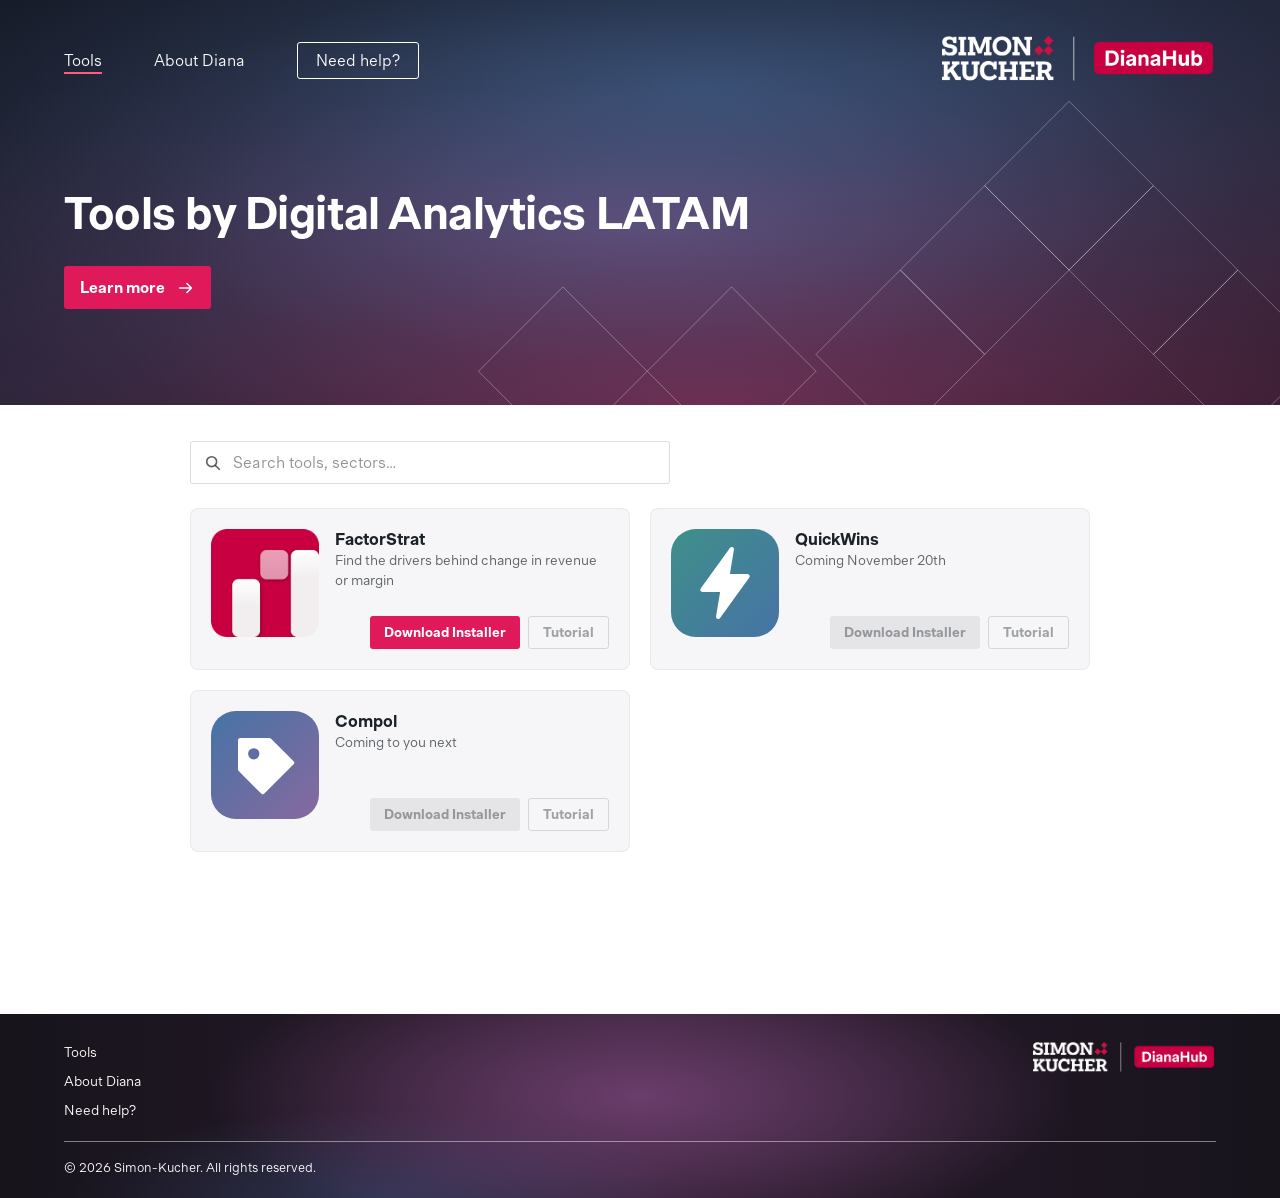
==== commit a395ec69: "video and stuff" ====
--- a/public/dianahub/index.html
+++ b/public/dianahub/index.html
@@ -63,7 +63,17 @@
             <h2><a class="tool-link" href="tools/factorstrat.html">FactorStrat</a></h2>
             <p class="tool-desc">Find the drivers behind change in revenue or margin</p>
             <div class="tool-card-actions">
-              <a class="btn-primary" href="downloads/local_factorstrat-unknown.zip" download>Download Installer</a>
+              <a class="btn-primary" href="downloads/local_factorstrat-0.3.3.5-beta.zip" download>Download Installer</a>
+              <a class="btn-secondary is-disabled" aria-disabled="true">Tutorial</a>
+            </div>
+          </article>
+
+          <article class="tool-card">
+            <img class="tool-icon" src="assets/icons/quickwins.svg" alt="">
+            <h2><a class="tool-link" href="tools/quickwins.html">QuickWins</a></h2>
+            <p class="tool-desc">Coming November 20th</p>
+            <div class="tool-card-actions">
+              <a class="btn-primary is-disabled" aria-disabled="true">Download Installer</a>
               <a class="btn-secondary is-disabled" aria-disabled="true">Tutorial</a>
             </div>
           </article>
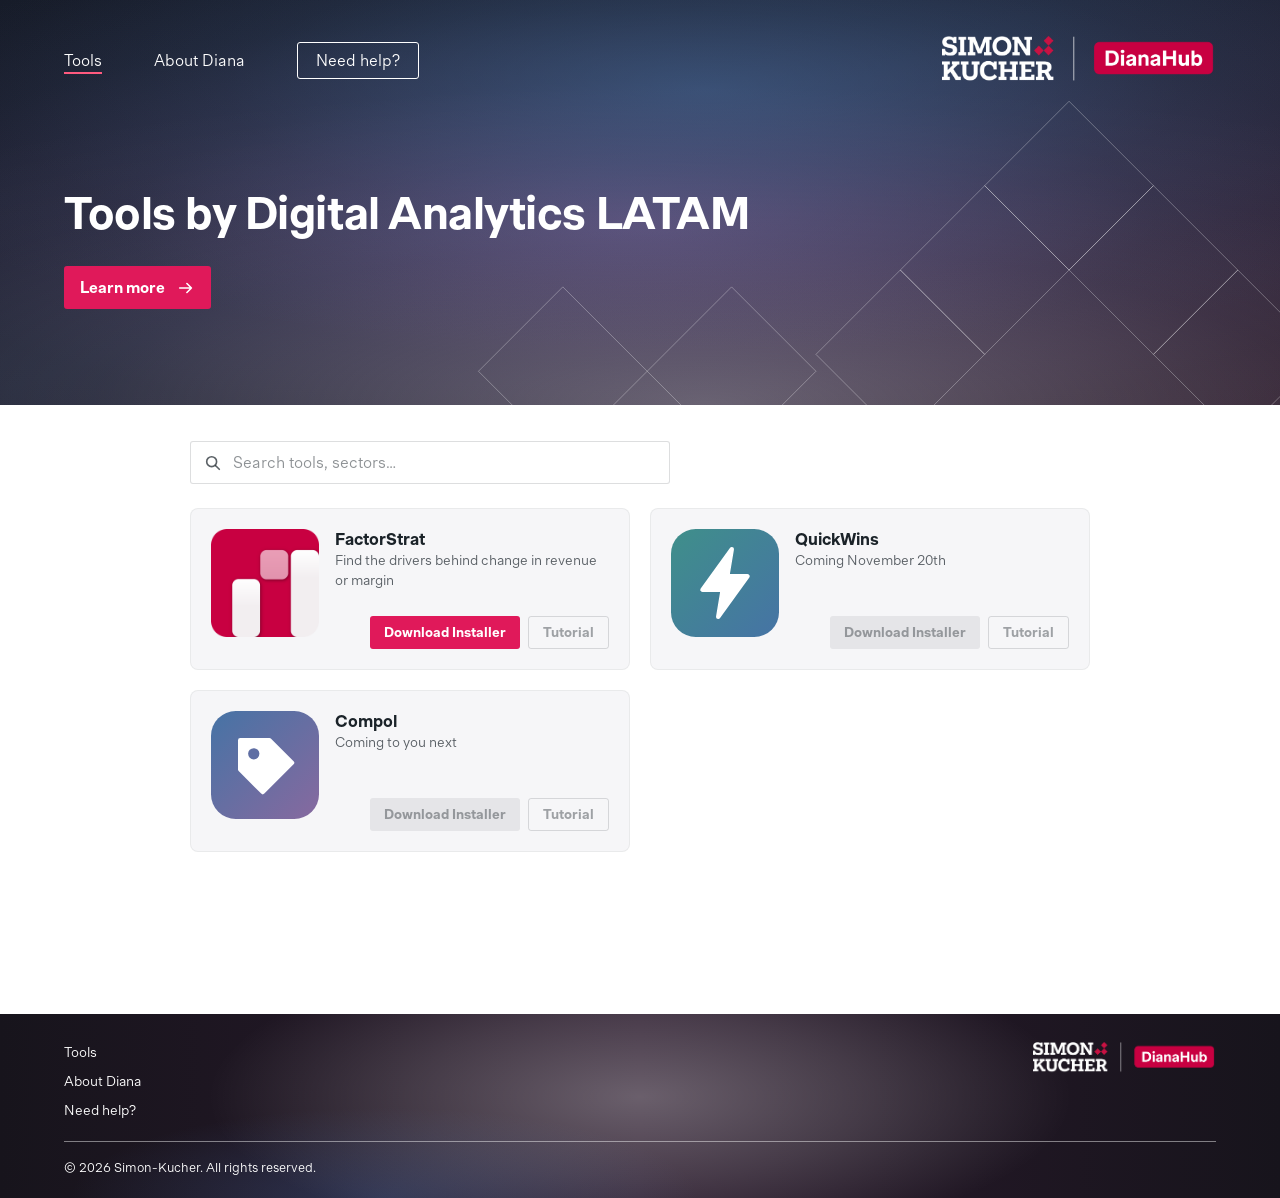
==== commit 81f6ddaa: "removed video, download files and changed everything over to github pages" ====
--- a/public/dianahub/index.html
+++ b/public/dianahub/index.html
@@ -4,10 +4,10 @@
 <head>
   <meta charset="utf-8">
   <meta name="viewport" content="width=device-width, initial-scale=1">
-  <meta name="generator" content="GitLab Pages">
   <title>Dianahub</title>
   <link rel="icon" href="assets/www.simon-kucher.ico">
   <link rel="stylesheet" href="style.css">
+  <script src="downloads.js"></script>
 </head>
 
 <body>
@@ -63,7 +63,7 @@
             <h2><a class="tool-link" href="tools/factorstrat.html">FactorStrat</a></h2>
             <p class="tool-desc">Find the drivers behind change in revenue or margin</p>
             <div class="tool-card-actions">
-              <a class="btn-primary" href="downloads/local_factorstrat-0.3.3.5-beta.zip" download>Download Installer</a>
+              <a class="btn-primary" data-download="factorstrat">Download Installer</a>
               <a class="btn-secondary is-disabled" aria-disabled="true">Tutorial</a>
             </div>
           </article>
@@ -73,7 +73,7 @@
             <h2><a class="tool-link" href="tools/quickwins.html">QuickWins</a></h2>
             <p class="tool-desc">Coming November 20th</p>
             <div class="tool-card-actions">
-              <a class="btn-primary is-disabled" aria-disabled="true">Download Installer</a>
+              <a class="btn-primary is-disabled" aria-disabled="true" data-download="quickwins">Download Installer</a>
               <a class="btn-secondary is-disabled" aria-disabled="true">Tutorial</a>
             </div>
           </article>
@@ -83,7 +83,7 @@
             <h2><a class="tool-link" aria-disabled="true">Compol</a></h2>
             <p class="tool-desc">Coming to you next</p>
             <div class="tool-card-actions">
-              <a class="btn-primary is-disabled" aria-disabled="true">Download Installer</a>
+              <a class="btn-primary is-disabled" aria-disabled="true" data-download="compol">Download Installer</a>
               <a class="btn-secondary is-disabled" aria-disabled="true">Tutorial</a>
             </div>
           </article>
--- a/public/dianahub/style.css
+++ b/public/dianahub/style.css
@@ -50,7 +50,7 @@
   background:
     radial-gradient(ellipse 75% 65% at 55% 22%, rgba(70, 115, 165, 0.5) 0%, rgba(70, 115, 165, 0.32) 25%, rgba(70, 115, 165, 0.14) 50%, rgba(70, 115, 165, 0.04) 75%, rgba(70, 115, 165, 0) 100%),
     radial-gradient(ellipse 80% 70% at 50% 55%, rgba(135, 105, 165, 0.55) 0%, rgba(135, 105, 165, 0.35) 25%, rgba(135, 105, 165, 0.15) 50%, rgba(135, 105, 165, 0.04) 75%, rgba(135, 105, 165, 0) 100%),
-    radial-gradient(ellipse 95% 80% at 55% 100%, rgba(150, 50, 95, 0.6) 0%, rgba(150, 50, 95, 0.38) 25%, rgba(150, 50, 95, 0.16) 50%, rgba(150, 50, 95, 0.05) 75%, rgba(150, 50, 95, 0) 100%),
+    radial-gradient(ellipse 95% 80% at 55% 100%, rgba(255, 255, 255, 0.3) 0%, rgba(255, 255, 255, 0.19) 25%, rgba(255, 255, 255, 0.08) 50%, rgba(255, 255, 255, 0.025) 75%, rgba(255, 255, 255, 0) 100%),
     linear-gradient(160deg, #151925 0%, #1e2335 45%, #2a1a2a 100%);
   display: flex;
   flex: 0 0 auto;
@@ -869,8 +869,9 @@
   margin: 0;
 }
 
-.tool-video video {
+.tool-video iframe {
   background-color: #000000;
+  border: 0;
   display: block;
   height: 100%;
   width: 100%;
@@ -993,7 +994,7 @@
 
 footer {
   background:
-    radial-gradient(ellipse 45% 110% at 50% 45%, rgba(150, 85, 150, 0.6) 0%, rgba(150, 85, 150, 0.3) 40%, rgba(150, 85, 150, 0) 75%),
+    radial-gradient(ellipse 45% 110% at 50% 45%, rgba(255, 255, 255, 0.3) 0%, rgba(255, 255, 255, 0.15) 40%, rgba(255, 255, 255, 0) 75%),
     radial-gradient(ellipse 35% 70% at 30% 100%, rgba(70, 105, 165, 0.35) 0%, rgba(70, 105, 165, 0) 70%),
     linear-gradient(90deg, #17141c 0%, #2a1a2c 50%, #17141c 100%);
   color: #ffffff;
